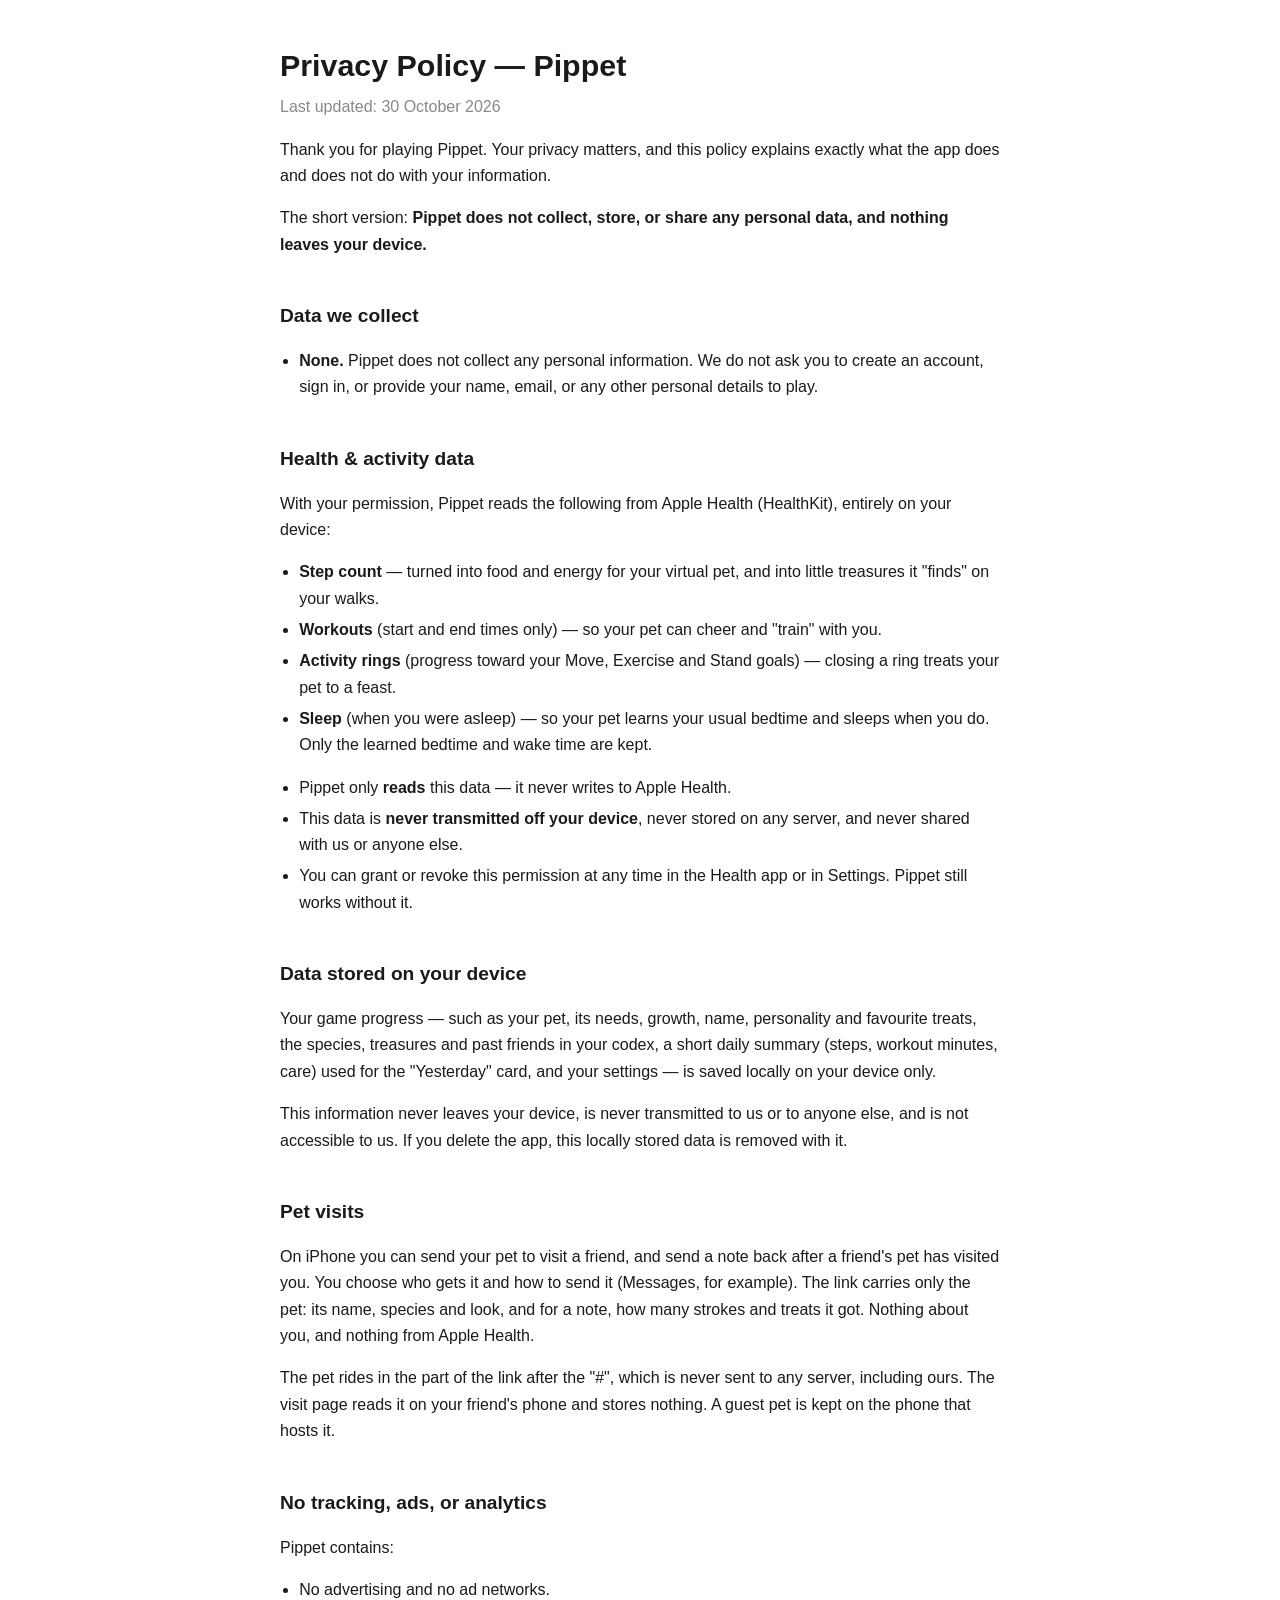
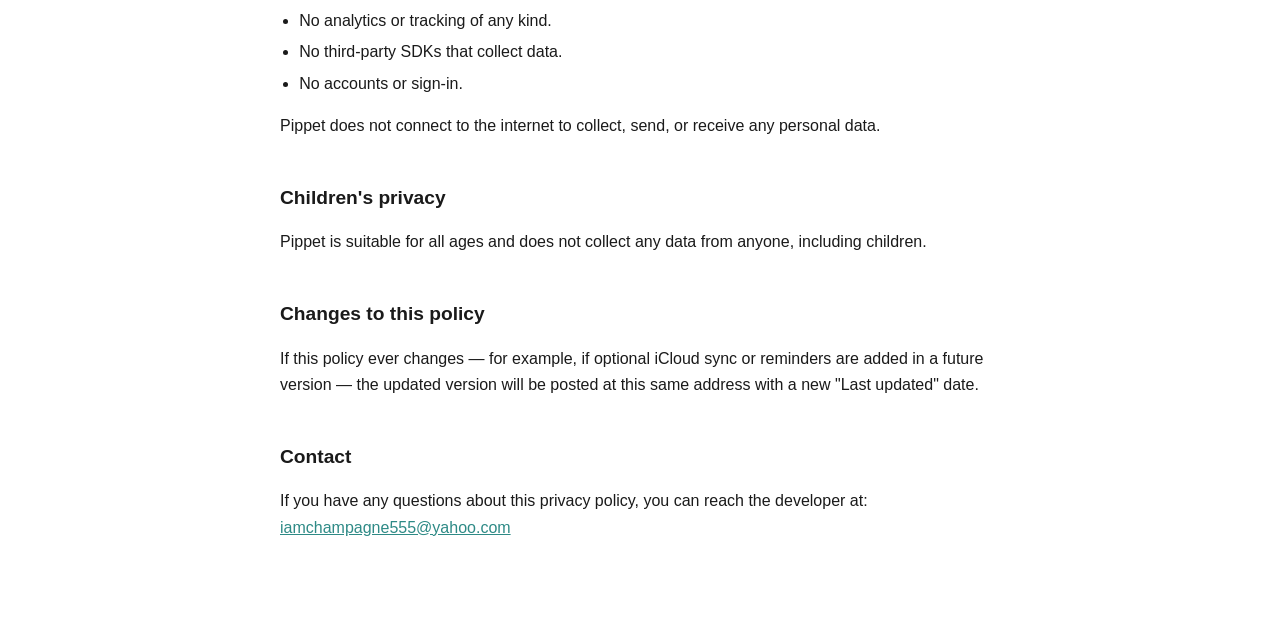
==== privacy/index.html @ 23f4d3e6 "init" ====
<!doctype html>
<html lang="en">
<head>
<meta charset="utf-8">
<meta name="viewport" content="width=device-width, initial-scale=1">
<title>Pippet — Privacy Policy</title>
<style>
  :root { color-scheme: light dark; }
  body {
    font: 16px/1.65 -apple-system, BlinkMacSystemFont, "Segoe UI", Roboto, Helvetica, Arial, sans-serif;
    max-width: 720px; margin: 0 auto; padding: 40px 22px 80px; color: #1a1a1a; background: #fff;
  }
  @media (prefers-color-scheme: dark) { body { color: #e6e6e6; background: #141414; } a { color: #4fb3ac; } }
  h1 { font-size: 1.9rem; margin: 0 0 4px; }
  h2 { font-size: 1.2rem; margin: 2.2em 0 0.4em; }
  .muted { color: #888; margin-top: 0; }
  a { color: #2e8a86; }
  ul { padding-left: 1.2em; }
  li { margin: 0.3em 0; }
</style>
</head>
<body>

<h1>Privacy Policy — Pippet</h1>
<p class="muted">Last updated: 30 October 2026</p>

<p>
  Thank you for playing Pippet. Your privacy matters, and this policy explains
  exactly what the app does and does not do with your information.
</p>
<p>
  The short version: <strong>Pippet does not collect, store, or share any personal
  data, and nothing leaves your device.</strong>
</p>

<h2>Data we collect</h2>
<ul>
  <li><strong>None.</strong> Pippet does not collect any personal information. We do
  not ask you to create an account, sign in, or provide your name, email, or any
  other personal details to play.</li>
</ul>

<h2>Health &amp; activity data</h2>
<p>
  With your permission, Pippet reads the following from Apple Health (HealthKit),
  entirely on your device:
</p>
<ul>
  <li><strong>Step count</strong> — turned into food and energy for your virtual pet, and into little treasures it "finds" on your walks.</li>
  <li><strong>Workouts</strong> (start and end times only) — so your pet can cheer and "train" with you.</li>
  <li><strong>Activity rings</strong> (progress toward your Move, Exercise and Stand goals) — closing a ring treats your pet to a feast.</li>
  <li><strong>Sleep</strong> (when you were asleep) — so your pet learns your usual bedtime and sleeps when you do. Only the learned bedtime and wake time are kept.</li>
</ul>
<ul>
  <li>Pippet only <strong>reads</strong> this data — it never writes to Apple Health.</li>
  <li>This data is <strong>never transmitted off your device</strong>, never stored on any server, and never shared with us or anyone else.</li>
  <li>You can grant or revoke this permission at any time in the Health app or in Settings. Pippet still works without it.</li>
</ul>

<h2>Data stored on your device</h2>
<p>
  Your game progress — such as your pet, its needs, growth, name, personality and
  favourite treats, the species, treasures and past friends in your codex, a short
  daily summary (steps, workout minutes, care) used for the "Yesterday" card, and
  your settings — is saved locally on your device only.
</p>
<p>
  This information never leaves your device, is never transmitted to us or to anyone
  else, and is not accessible to us. If you delete the app, this locally stored data
  is removed with it.
</p>

<h2>Pet visits</h2>
<p>
  On iPhone you can send your pet to visit a friend, and send a note back after a
  friend's pet has visited you. You choose who gets it and how to send it (Messages,
  for example). The link carries only the pet: its name, species and look, and
  for a note, how many strokes and treats it got. Nothing about you, and nothing
  from Apple Health.
</p>
<p>
  The pet rides in the part of the link after the "#", which is never sent to any
  server, including ours. The visit page reads it on your friend's phone and stores
  nothing. A guest pet is kept on the phone that hosts it.
</p>

<h2>No tracking, ads, or analytics</h2>
<p>Pippet contains:</p>
<ul>
  <li>No advertising and no ad networks.</li>
  <li>No analytics or tracking of any kind.</li>
  <li>No third‑party SDKs that collect data.</li>
  <li>No accounts or sign‑in.</li>
</ul>
<p>
  Pippet does not connect to the internet to collect, send, or receive any personal
  data.
</p>

<h2>Children's privacy</h2>
<p>
  Pippet is suitable for all ages and does not collect any data from anyone,
  including children.
</p>

<h2>Changes to this policy</h2>
<p>
  If this policy ever changes — for example, if optional iCloud sync or reminders are
  added in a future version — the updated version will be posted at this same address
  with a new "Last updated" date.
</p>

<h2>Contact</h2>
<p>
  If you have any questions about this privacy policy, you can reach the developer at:
  <a href="mailto:iamchampagne555@yahoo.com">iamchampagne555@yahoo.com</a>
</p>

</body>
</html>
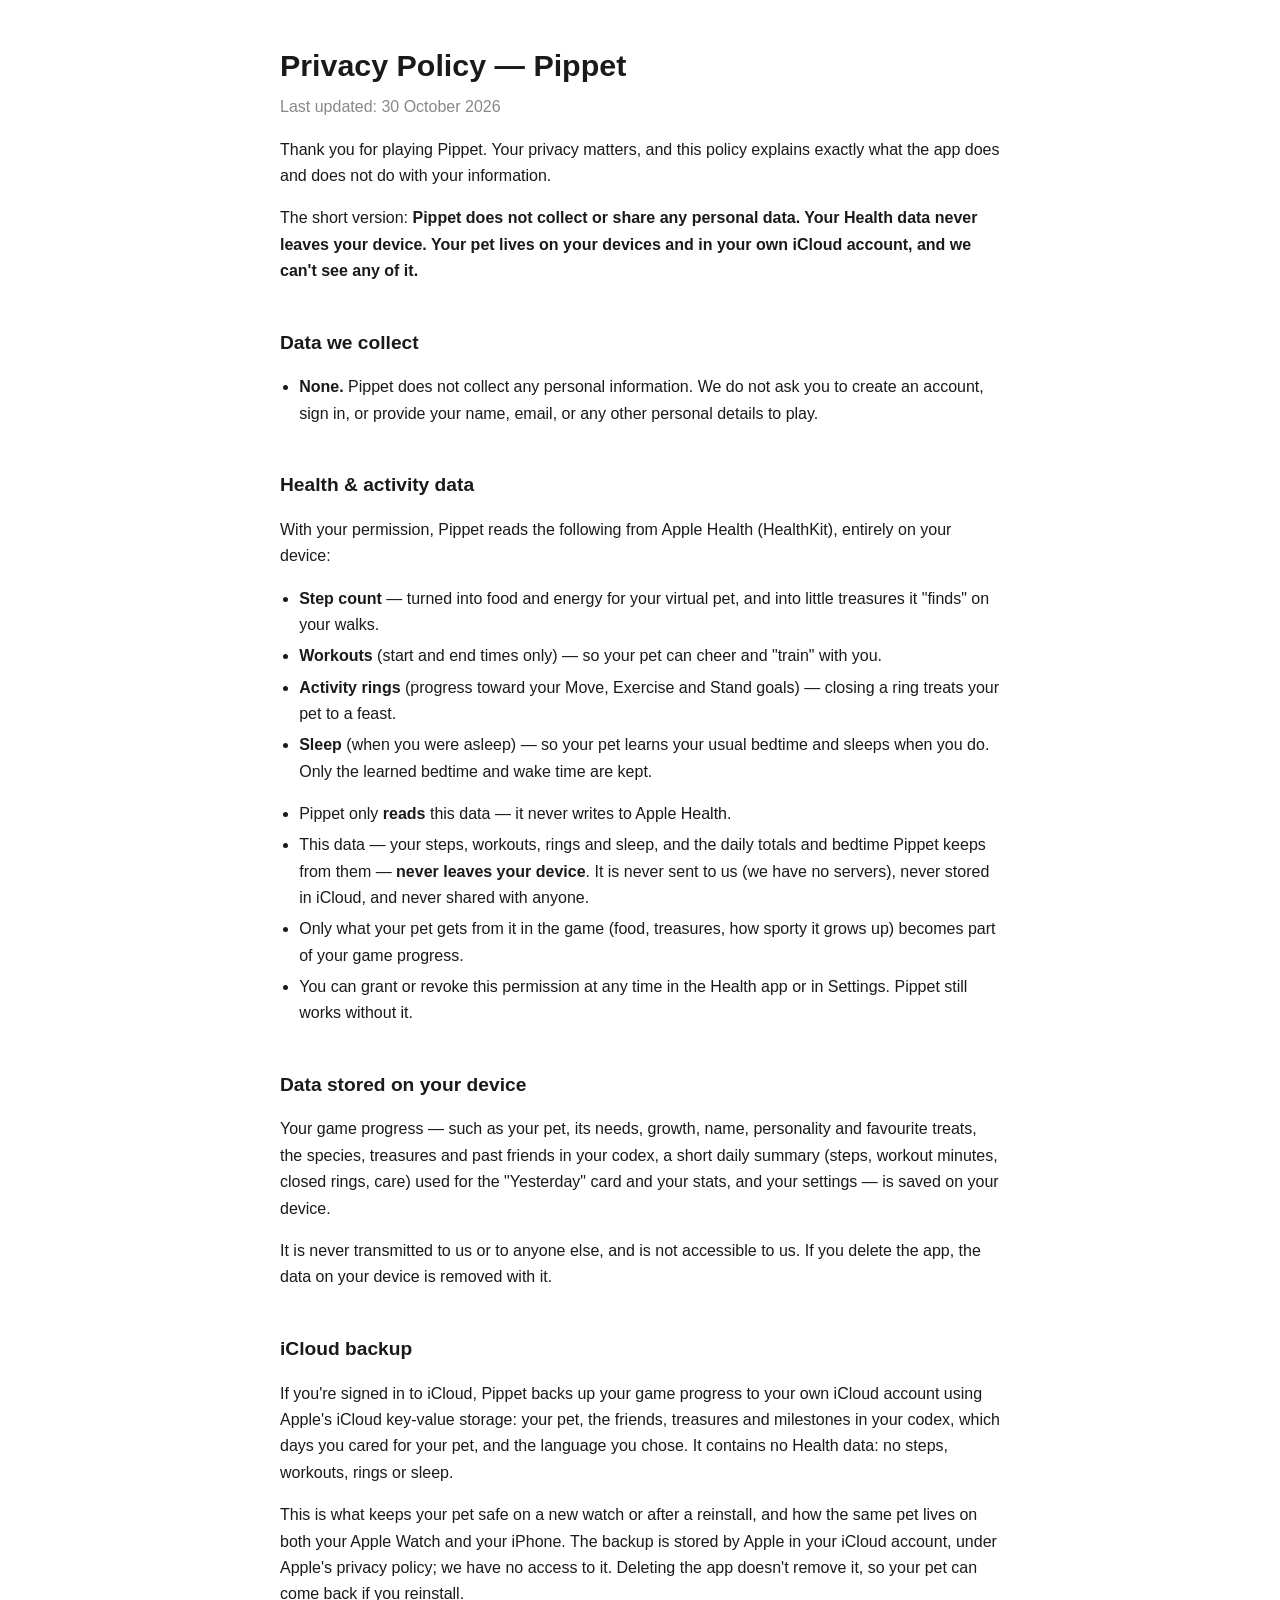
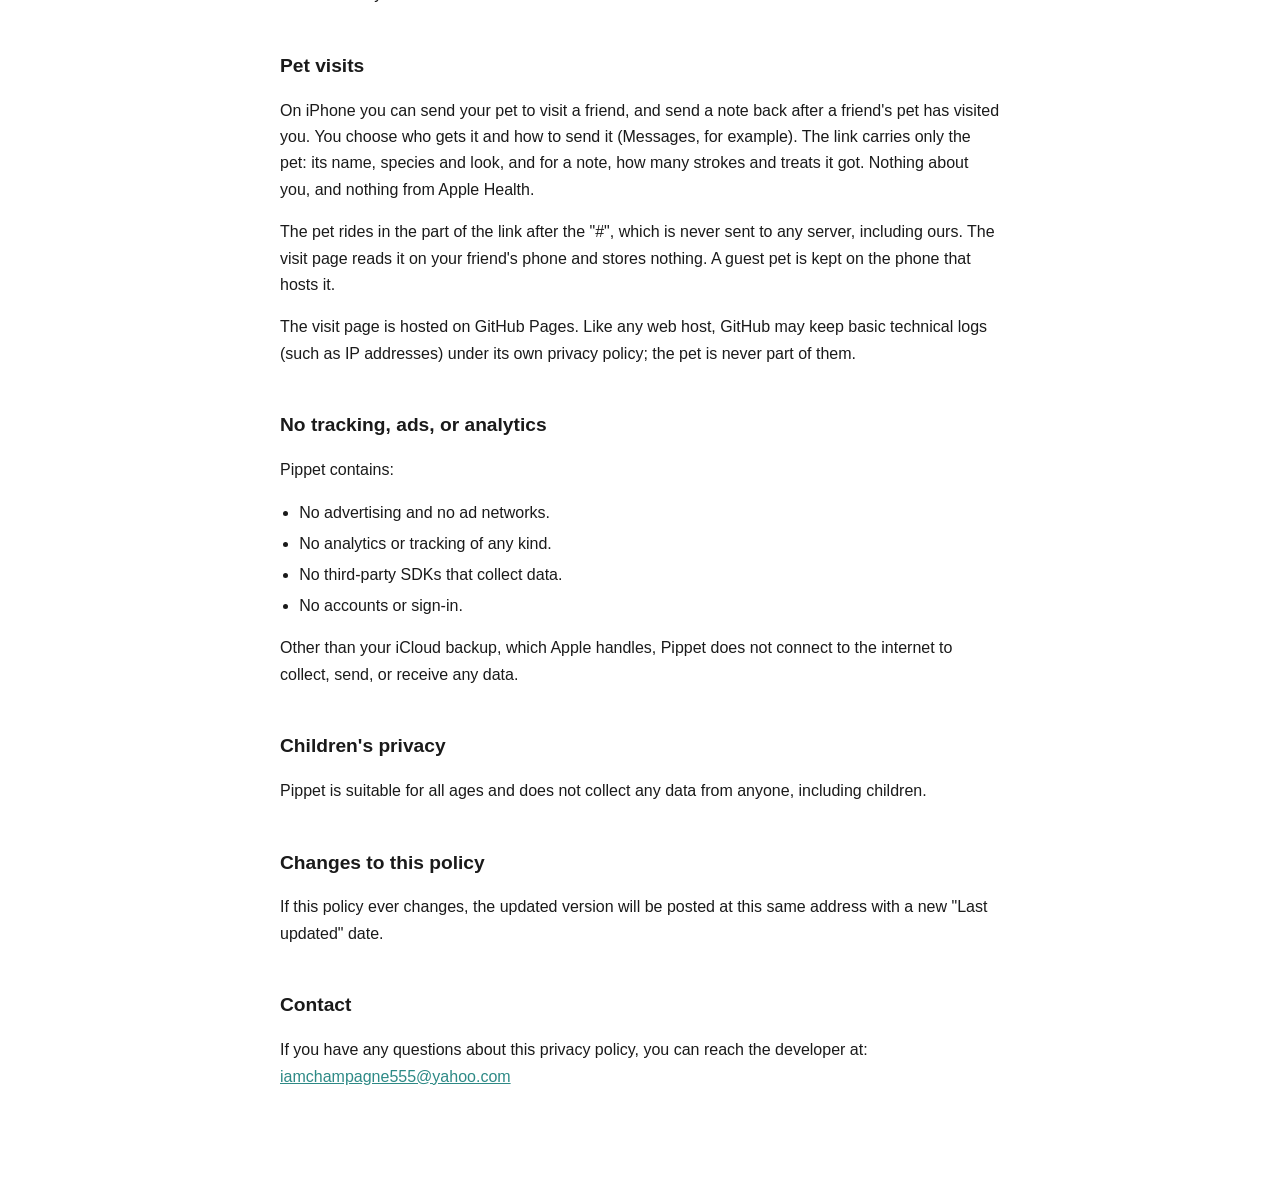
==== commit 31c4a992: "Add files via upload" ====
--- a/privacy/index.html
+++ b/privacy/index.html
@@ -29,8 +29,9 @@
   exactly what the app does and does not do with your information.
 </p>
 <p>
-  The short version: <strong>Pippet does not collect, store, or share any personal
-  data, and nothing leaves your device.</strong>
+  The short version: <strong>Pippet does not collect or share any personal data.
+  Your Health data never leaves your device. Your pet lives on your devices and in
+  your own iCloud account, and we can't see any of it.</strong>
 </p>
 
 <h2>Data we collect</h2>
@@ -53,7 +54,8 @@
 </ul>
 <ul>
   <li>Pippet only <strong>reads</strong> this data — it never writes to Apple Health.</li>
-  <li>This data is <strong>never transmitted off your device</strong>, never stored on any server, and never shared with us or anyone else.</li>
+  <li>This data — your steps, workouts, rings and sleep, and the daily totals and bedtime Pippet keeps from them — <strong>never leaves your device</strong>. It is never sent to us (we have no servers), never stored in iCloud, and never shared with anyone.</li>
+  <li>Only what your pet gets from it in the game (food, treasures, how sporty it grows up) becomes part of your game progress.</li>
   <li>You can grant or revoke this permission at any time in the Health app or in Settings. Pippet still works without it.</li>
 </ul>
 
@@ -61,13 +63,26 @@
 <p>
   Your game progress — such as your pet, its needs, growth, name, personality and
   favourite treats, the species, treasures and past friends in your codex, a short
-  daily summary (steps, workout minutes, care) used for the "Yesterday" card, and
-  your settings — is saved locally on your device only.
+  daily summary (steps, workout minutes, closed rings, care) used for the "Yesterday"
+  card and your stats, and your settings — is saved on your device.
 </p>
 <p>
-  This information never leaves your device, is never transmitted to us or to anyone
-  else, and is not accessible to us. If you delete the app, this locally stored data
-  is removed with it.
+  It is never transmitted to us or to anyone else, and is not accessible to us. If you
+  delete the app, the data on your device is removed with it.
+</p>
+
+<h2>iCloud backup</h2>
+<p>
+  If you're signed in to iCloud, Pippet backs up your game progress to your own iCloud
+  account using Apple's iCloud key-value storage: your pet, the friends, treasures and
+  milestones in your codex, which days you cared for your pet, and the language you chose.
+  It contains no Health data: no steps, workouts, rings or sleep.
+</p>
+<p>
+  This is what keeps your pet safe on a new watch or after a reinstall, and how the
+  same pet lives on both your Apple Watch and your iPhone. The backup is stored by
+  Apple in your iCloud account, under Apple's privacy policy; we have no access to it.
+  Deleting the app doesn't remove it, so your pet can come back if you reinstall.
 </p>
 
 <h2>Pet visits</h2>
@@ -83,6 +98,11 @@
   server, including ours. The visit page reads it on your friend's phone and stores
   nothing. A guest pet is kept on the phone that hosts it.
 </p>
+<p>
+  The visit page is hosted on GitHub Pages. Like any web host, GitHub may keep basic
+  technical logs (such as IP addresses) under its own privacy policy; the pet is never
+  part of them.
+</p>
 
 <h2>No tracking, ads, or analytics</h2>
 <p>Pippet contains:</p>
@@ -93,8 +113,8 @@
   <li>No accounts or sign‑in.</li>
 </ul>
 <p>
-  Pippet does not connect to the internet to collect, send, or receive any personal
-  data.
+  Other than your iCloud backup, which Apple handles, Pippet does not connect to the
+  internet to collect, send, or receive any data.
 </p>
 
 <h2>Children's privacy</h2>
@@ -105,8 +125,7 @@
 
 <h2>Changes to this policy</h2>
 <p>
-  If this policy ever changes — for example, if optional iCloud sync or reminders are
-  added in a future version — the updated version will be posted at this same address
+  If this policy ever changes, the updated version will be posted at this same address
   with a new "Last updated" date.
 </p>
 
